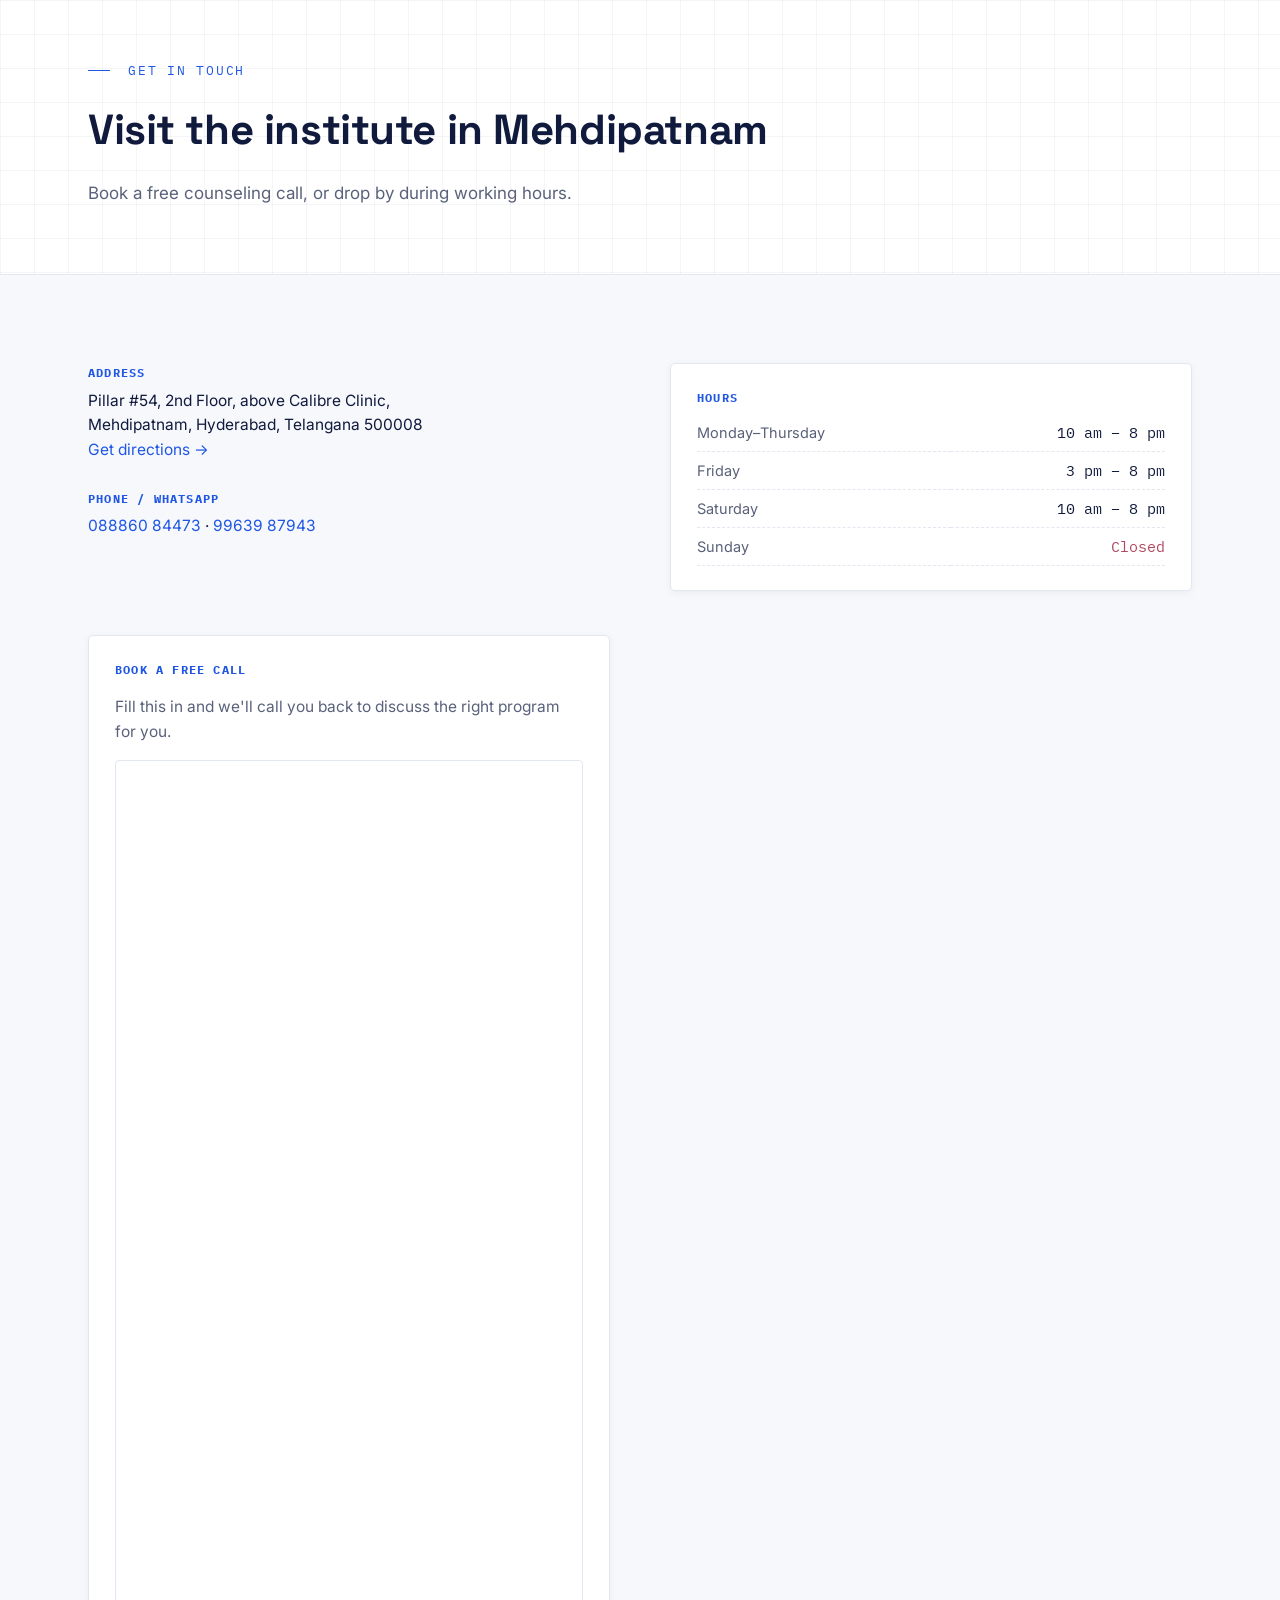
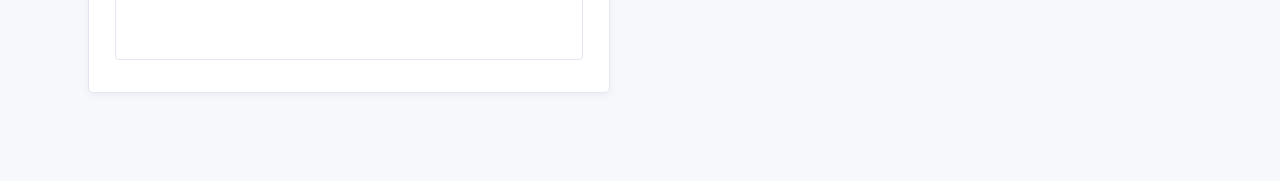
==== contact.html @ 7385c1c9 "Add BIM PRO website pages and assets to repository root" ====
<!DOCTYPE html>
<html lang="en"><head><meta charset="UTF-8"><meta name="viewport" content="width=device-width, initial-scale=1.0"><title>Contact — BIM PRO Design &amp; Engineering Training Institute</title><meta name="description" content="Get in touch with BIM PRO in Mehdipatnam, Hyderabad."><link rel="stylesheet" href="assets/style.css"></head><body><header class="page-banner grid-bg"><div class="wrap"><div class="eyebrow">Get in touch</div><h1>Visit the institute in Mehdipatnam</h1><p class="lede">Book a free counseling call, or drop by during working hours.</p></div></header><section class="contact"><div class="wrap"><div class="contact-info"><div class="info-row"><div><h4>Address</h4><p>Pillar #54, 2nd Floor, above Calibre Clinic,<br>Mehdipatnam, Hyderabad, Telangana 500008</p><p><a href="https://www.google.com/maps/search/?api=1&amp;query=Pillar%2354%2C%202nd%20Floor%2C%20above%20Calibre%20Clinic%2C%20Mehdipatnam%2C%20Hyderabad%2C%20Telangana%20500008" target="_blank" rel="noopener">Get directions →</a></p></div></div><div class="info-row"><div><h4>Phone / WhatsApp</h4><p><a href="tel:+918886084473">088860 84473</a> · <a href="https://wa.me/919963987943">99639 87943</a></p></div></div></div><div class="hours-stamp"><h4>Hours</h4><table class="hours-table"><tr><td>Monday–Thursday</td><td>10 am – 8 pm</td></tr><tr><td>Friday</td><td>3 pm – 8 pm</td></tr><tr><td>Saturday</td><td>10 am – 8 pm</td></tr><tr><td>Sunday</td><td class="closed">Closed</td></tr></table></div></div><div class="wrap" style="margin-top:44px"><div class="hours-stamp"><h4>Book a Free Call</h4><p>Fill this in and we'll call you back to discuss the right program for you.</p><iframe src="https://docs.google.com/forms/d/e/1FAIpQLSeT_4kfk5zVS9LHw-jJ2iWanNycCL5GW2NcBA1p_OaTHb7-xw/viewform?embedded=true" style="width:100%;min-height:900px;border:1px solid var(--border);border-radius:4px" loading="lazy">Loading…</iframe></div></div></section><script src="assets/script.js"></script></body></html>
---- assets/style.css ----
@import url('https://fonts.googleapis.com/css2?family=Space+Grotesk:wght@500;600;700&family=Inter:wght@400;500;600;700&family=IBM+Plex+Mono:wght@400;500;600&display=swap');
:root{--navy:#101A3D;--navy-soft:#3C4560;--blue:#1F56E3;--blue-dark:#173F9E;--blue-soft:#9DB8FF;--body:#59627A;--bg:#fff;--nav-bg:#F7F8FC;--border:#E3E7F0;--font-display:'Space Grotesk',sans-serif;--font-body:'Inter',sans-serif;--font-mono:'IBM Plex Mono',monospace;--radius:5px}*{box-sizing:border-box}html{scroll-behavior:smooth}body{margin:0;background:var(--bg);color:var(--body);font-family:var(--font-body);line-height:1.6;-webkit-font-smoothing:antialiased}a{color:inherit}img,svg{display:block;max-width:100%}.grid-bg{background-image:linear-gradient(rgba(16,26,61,.045) 1px,transparent 1px),linear-gradient(90deg,rgba(16,26,61,.045) 1px,transparent 1px);background-size:34px 34px}.wrap{max-width:1160px;margin:0 auto;padding:0 28px}h1,h2,h3{font-family:var(--font-display);font-weight:700;margin:0;color:var(--navy);letter-spacing:-.01em}.eyebrow{font-family:var(--font-mono);font-size:12.5px;letter-spacing:.14em;text-transform:uppercase;color:var(--blue);display:flex;gap:18px;align-items:center;flex-wrap:wrap}.eyebrow:before{content:"";width:22px;height:1px;background:var(--blue);display:inline-block}.util-bar{background:var(--navy);border-bottom:1px solid rgba(255,255,255,.06);font-family:var(--font-mono);font-size:12px;color:#C3CCE2}.util-bar .wrap{display:flex;justify-content:space-between;align-items:center;padding:8px 28px;gap:20px;flex-wrap:wrap}.util-bar a{color:#C3CCE2;text-decoration:none}.util-left{display:flex;gap:24px;flex-wrap:wrap}.util-status{color:var(--blue-soft);letter-spacing:.08em}.site-nav{position:sticky;top:0;z-index:50;background:rgba(247,248,252,.96);backdrop-filter:blur(6px);border-bottom:1px solid var(--border)}.nav-row{display:flex;align-items:center;justify-content:space-between;padding:14px 0;position:relative}.brand{display:flex;align-items:center;gap:10px;text-decoration:none}.brand-name{font-family:var(--font-display);font-weight:700;font-size:18px;letter-spacing:.02em;color:var(--navy)}.brand-name span{color:var(--blue)}.logo-mark{width:36px;height:36px;flex-shrink:0}.nav-links{display:flex;gap:32px;list-style:none;margin:0;padding:0}.nav-links>li{position:relative}.nav-links a{text-decoration:none;font-size:14.5px;font-weight:500;color:var(--navy-soft);position:relative;padding:4px 0}.nav-links a:hover{color:var(--blue)}.dropdown{list-style:none;margin:0;padding:8px;position:absolute;top:100%;left:0;min-width:280px;background:#fff;border:1px solid var(--border);border-radius:6px;box-shadow:0 14px 28px rgba(16,26,61,.14);opacity:0;visibility:hidden;transform:translateY(6px);transition:.15s;z-index:60}.has-dropdown:hover .dropdown,.has-dropdown:focus-within .dropdown{opacity:1;visibility:visible;transform:translateY(0)}.dropdown a{display:block;padding:10px 12px;font-size:13.5px}.nav-cta{font-size:14px;font-weight:600;color:#fff;background:var(--blue);padding:10px 22px;border-radius:var(--radius);text-decoration:none}.nav-toggle-btn{display:none}.hero{padding:64px 0 84px;position:relative;overflow:hidden}.hero .wrap{display:grid;grid-template-columns:1.05fr .95fr;gap:56px;align-items:center}.hero h1{font-size:clamp(34px,4.6vw,52px);line-height:1.1;margin:20px 0}.lede{font-size:17px;color:var(--body);max-width:640px}.btn-row{display:flex;gap:16px;flex-wrap:wrap;margin-top:28px}.btn{font-size:14.5px;font-weight:600;text-decoration:none;padding:13px 26px;border-radius:var(--radius);display:inline-flex}.btn-primary{background:var(--blue);color:#fff;border:1px solid var(--blue)}.btn-ghost{border:1px solid var(--border);color:var(--navy);background:#fff}.hero-art-placeholder{border:1px solid var(--border);border-radius:8px;background:repeating-linear-gradient(135deg,#E7ECF6 0,#E7ECF6 12px,#EFF3FA 12px,#EFF3FA 24px);min-height:300px;display:flex;align-items:center;justify-content:center;padding:20px}.pill{background:#fff;border:1px solid var(--border);border-radius:6px;padding:9px 16px;font-family:var(--font-mono);font-size:12.5px}.hero-art-captions{display:flex;justify-content:space-between;margin-top:10px;font-family:var(--font-mono);font-size:11px}.about .wrap{display:grid;grid-template-columns:1fr 1fr;gap:64px;align-items:center}.about-copy p,section p{color:var(--body);font-size:15.5px}.about-disciplines{margin-top:20px;display:flex;flex-wrap:wrap;gap:10px}.chip{font-family:var(--font-mono);font-size:12.5px;color:var(--blue);border:1px solid rgba(31,86,227,.3);background:rgba(31,86,227,.05);padding:6px 12px;border-radius:var(--radius)}section{padding:88px 0}.section-head{max-width:640px;margin-bottom:52px}.section-head h2{font-size:clamp(26px,3vw,36px);margin-top:16px}.course-index-grid{display:grid;grid-template-columns:repeat(2,1fr);gap:22px}.course-index-card{background:#fff;border:1px solid var(--border);border-radius:8px;padding:26px 24px;text-decoration:none;display:block;position:relative;overflow:hidden;box-shadow:0 2px 8px rgba(16,26,61,.05)}.course-index-card:before{content:"";position:absolute;top:0;left:0;right:0;height:3px;background:linear-gradient(90deg,var(--blue),var(--navy))}.course-index-card h3{font-size:19px;margin-bottom:8px}.course-index-card p{font-size:14.5px;margin:0}.cta-arrow{color:var(--blue);font-family:var(--font-mono);font-size:12.5px;margin-top:14px;display:inline-block}.page-banner{padding:60px 0 50px;border-bottom:1px solid var(--border)}.page-banner h1{font-size:clamp(28px,4vw,42px);margin:16px 0 14px}.breadcrumb{font-family:var(--font-mono);font-size:12px;margin-bottom:10px}.contact{background:var(--nav-bg)}.contact .wrap{display:grid;grid-template-columns:1fr 1fr;gap:60px}.info-row{display:flex;gap:16px;margin-bottom:26px}.info-row h4,.hours-stamp h4{font-family:var(--font-mono);font-size:12px;letter-spacing:.1em;text-transform:uppercase;color:var(--blue);margin:0 0 6px}.info-row p{margin:0;color:var(--navy)}.info-row a{color:var(--blue);text-decoration:none}.hours-stamp{background:#fff;border:1px solid var(--border);border-radius:var(--radius);padding:24px 26px;box-shadow:0 2px 8px rgba(16,26,61,.05)}.hours-table{width:100%;border-collapse:collapse;font-size:14.5px}.hours-table td{padding:7px 0;border-bottom:1px dashed var(--border)}.hours-table td:last-child{text-align:right;font-family:var(--font-mono);color:var(--navy)}.closed{color:#B0475E!important}.faq-item{margin-bottom:30px}.faq-item h3{font-size:18px;margin-bottom:8px}footer{border-top:1px solid var(--border);background:var(--nav-bg);padding:44px 0 26px}.footer-top{display:flex;justify-content:space-between;align-items:flex-start;flex-wrap:wrap;gap:28px;padding-bottom:26px;border-bottom:1px solid var(--border)}.footer-brand{max-width:340px}.footer-links{display:flex;gap:32px}.footer-links h5{font-family:var(--font-mono);font-size:11px;text-transform:uppercase;color:var(--blue);margin:0 0 10px}.footer-links ul{list-style:none;margin:0;padding:0;display:flex;flex-direction:column;gap:8px}.footer-links a{font-size:13.5px;text-decoration:none}.footer-bottom{display:flex;justify-content:space-between;flex-wrap:wrap;gap:12px;padding-top:20px}.foot-note{font-family:var(--font-mono);font-size:11.5px}@media(max-width:900px){.hero .wrap,.about .wrap,.contact .wrap{grid-template-columns:1fr}.hero-art{order:-1;max-width:340px;margin:auto}}@media(max-width:820px){.nav-links{position:absolute;top:100%;left:0;right:0;background:#fff;flex-direction:column;gap:0;max-height:0;overflow:hidden;border-bottom:1px solid var(--border)}.nav-links a{padding:16px 28px;display:block}.nav-links.is-open{max-height:520px;overflow-y:auto}.dropdown{position:static;opacity:1;visibility:visible;transform:none;box-shadow:none;border:none;background:var(--nav-bg);margin-left:14px;padding:0}.dropdown a{padding:12px 28px}.nav-toggle-btn{display:flex;flex-direction:column;gap:5px;width:26px;cursor:pointer;background:none;border:0}.nav-toggle-btn span{height:2px;background:var(--navy);display:block}.nav-cta{display:none}}@media(max-width:720px){.course-index-grid{grid-template-columns:1fr}.util-right{display:none}}
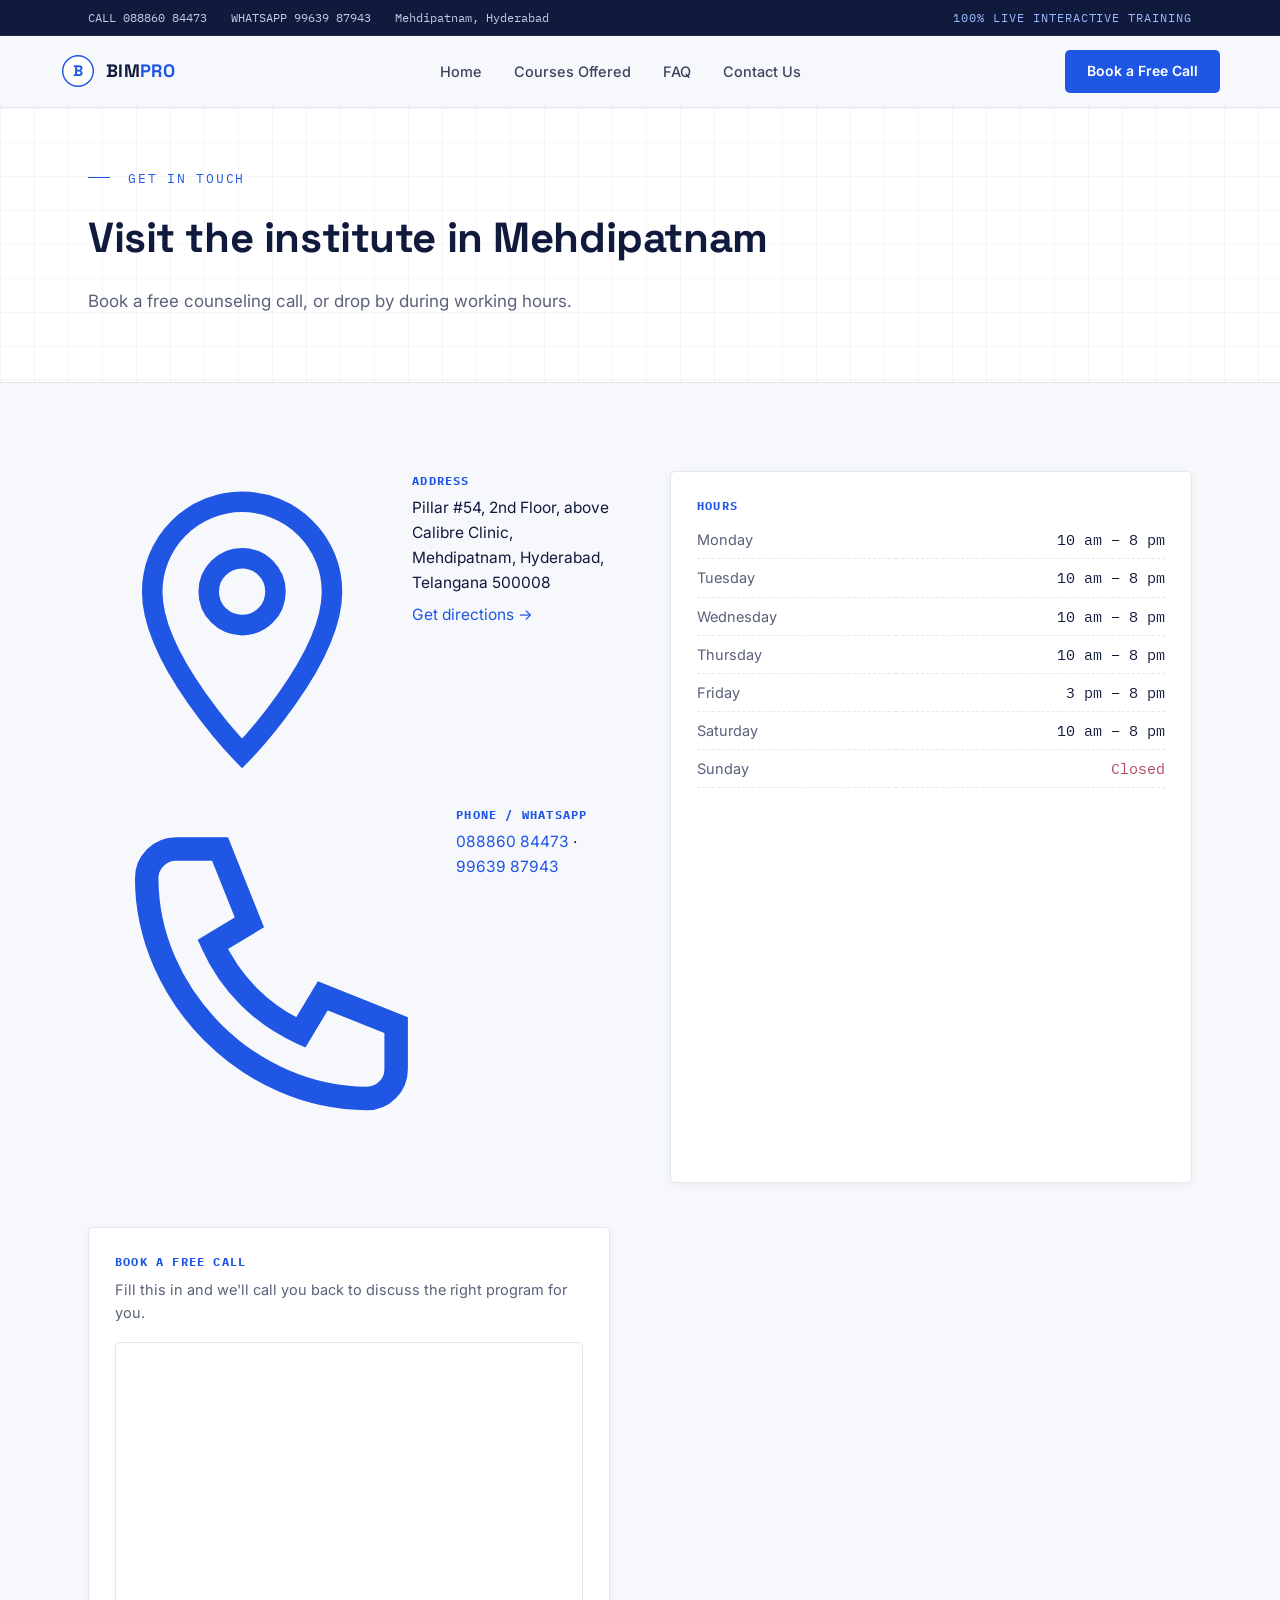
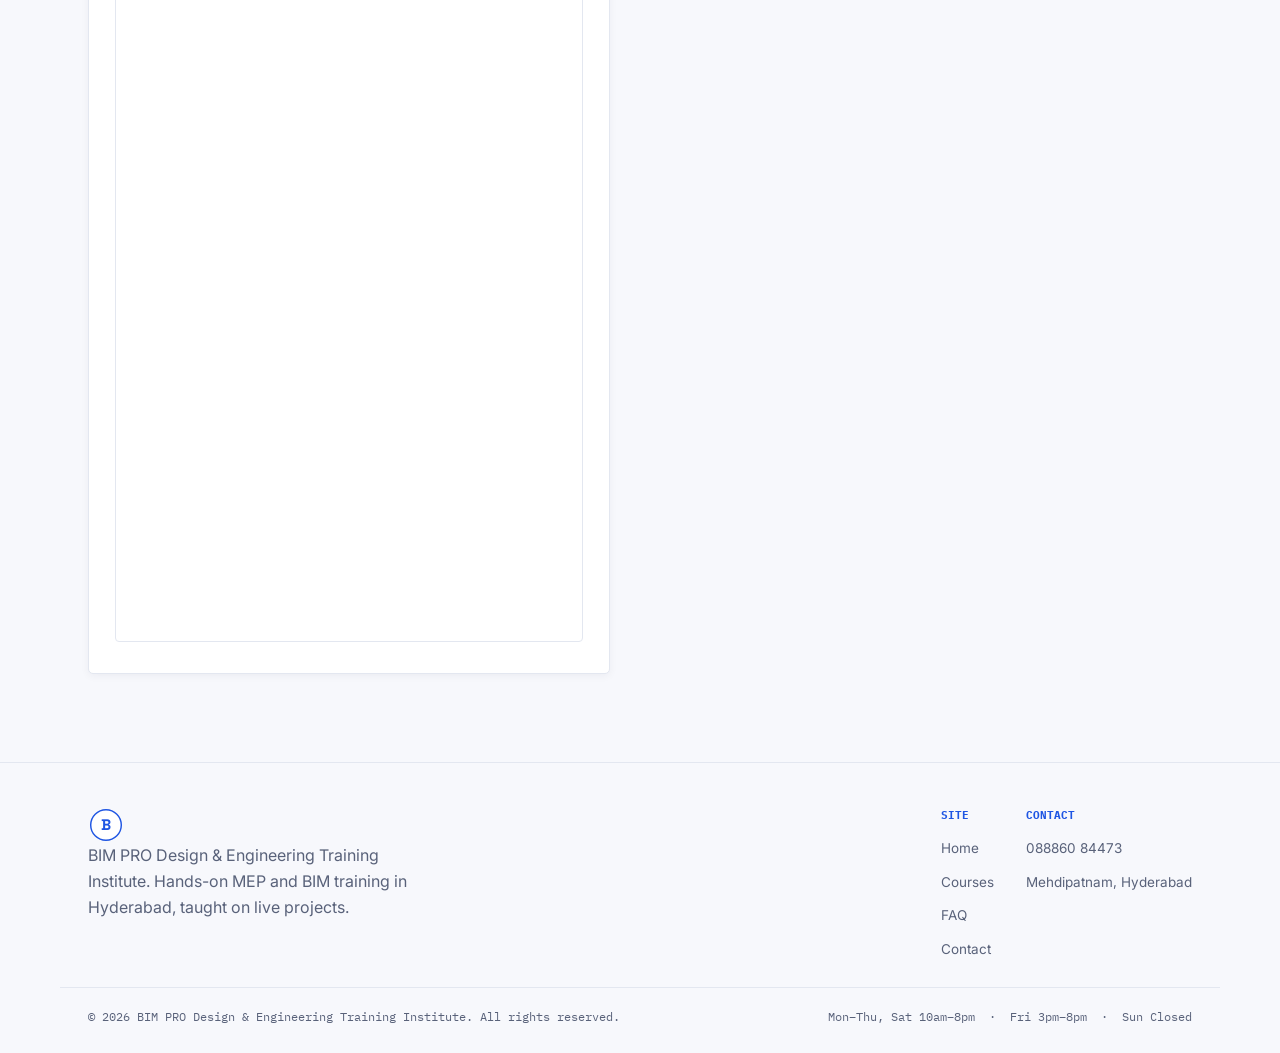
==== commit 581a925d: "Add real header/footer markup to all inner pages so they render correctly without JS-only injection" ====
--- a/contact.html
+++ b/contact.html
@@ -1,2 +1,141 @@
 <!DOCTYPE html>
-<html lang="en"><head><meta charset="UTF-8"><meta name="viewport" content="width=device-width, initial-scale=1.0"><title>Contact — BIM PRO Design &amp; Engineering Training Institute</title><meta name="description" content="Get in touch with BIM PRO in Mehdipatnam, Hyderabad."><link rel="stylesheet" href="assets/style.css"></head><body><header class="page-banner grid-bg"><div class="wrap"><div class="eyebrow">Get in touch</div><h1>Visit the institute in Mehdipatnam</h1><p class="lede">Book a free counseling call, or drop by during working hours.</p></div></header><section class="contact"><div class="wrap"><div class="contact-info"><div class="info-row"><div><h4>Address</h4><p>Pillar #54, 2nd Floor, above Calibre Clinic,<br>Mehdipatnam, Hyderabad, Telangana 500008</p><p><a href="https://www.google.com/maps/search/?api=1&amp;query=Pillar%2354%2C%202nd%20Floor%2C%20above%20Calibre%20Clinic%2C%20Mehdipatnam%2C%20Hyderabad%2C%20Telangana%20500008" target="_blank" rel="noopener">Get directions →</a></p></div></div><div class="info-row"><div><h4>Phone / WhatsApp</h4><p><a href="tel:+918886084473">088860 84473</a> · <a href="https://wa.me/919963987943">99639 87943</a></p></div></div></div><div class="hours-stamp"><h4>Hours</h4><table class="hours-table"><tr><td>Monday–Thursday</td><td>10 am – 8 pm</td></tr><tr><td>Friday</td><td>3 pm – 8 pm</td></tr><tr><td>Saturday</td><td>10 am – 8 pm</td></tr><tr><td>Sunday</td><td class="closed">Closed</td></tr></table></div></div><div class="wrap" style="margin-top:44px"><div class="hours-stamp"><h4>Book a Free Call</h4><p>Fill this in and we'll call you back to discuss the right program for you.</p><iframe src="https://docs.google.com/forms/d/e/1FAIpQLSeT_4kfk5zVS9LHw-jJ2iWanNycCL5GW2NcBA1p_OaTHb7-xw/viewform?embedded=true" style="width:100%;min-height:900px;border:1px solid var(--border);border-radius:4px" loading="lazy">Loading…</iframe></div></div></section><script src="assets/script.js"></script></body></html>+<html lang="en">
+<head>
+  <meta charset="UTF-8">
+  <meta name="viewport" content="width=device-width, initial-scale=1.0">
+  <title>Contact — BIM PRO Design & Engineering Training Institute</title>
+  <meta name="description" content="Get in touch with BIM PRO Design & Engineering Training Institute in Mehdipatnam, Hyderabad.">
+  <link rel="stylesheet" href="assets/style.css">
+</head>
+<body>
+  <div class="util-bar">
+    <div class="wrap">
+      <div class="util-left">
+        <span class="util-item"><a href="tel:+918886084473">CALL 088860 84473</a></span>
+        <span class="util-item"><a href="https://wa.me/919963987943" target="_blank" rel="noopener">WHATSAPP 99639 87943</a></span>
+        <span class="util-item">Mehdipatnam, Hyderabad</span>
+      </div>
+      <div class="util-right"><span class="util-status">100% LIVE INTERACTIVE TRAINING</span></div>
+    </div>
+  </div>
+
+  <nav class="site-nav">
+    <div class="wrap nav-row">
+      <a href="index.html" class="brand">
+        <svg class="logo-mark" viewBox="0 0 40 40" fill="none" xmlns="http://www.w3.org/2000/svg" role="img" aria-label="BIM PRO logo">
+          <circle cx="20" cy="20" r="17" fill="#fff" stroke="#1F56E3" stroke-width="1.6"/>
+          <text x="20" y="26" text-anchor="middle" font-family="Space Grotesk, sans-serif" font-weight="700" font-size="17" fill="#1F56E3">B</text>
+        </svg>
+        <span class="brand-name">BIM<span>PRO</span></span>
+      </a>
+      <button class="nav-toggle-btn" aria-label="Toggle menu"><span></span><span></span><span></span></button>
+      <ul class="nav-links">
+        <li><a href="index.html">Home</a></li>
+        <li class="has-dropdown">
+          <a href="courses.html">Courses Offered</a>
+          <ul class="dropdown">
+            <li><a href="course-master.html">Integrated MEP &amp; BIM Master Program</a></li>
+            <li><a href="course-hvac.html">HVAC Design &amp; BIM Modeling</a></li>
+            <li><a href="course-electrical.html">Electrical Systems &amp; BIM Modeling</a></li>
+            <li><a href="course-fire-phe.html">Firefighting &amp; Plumbing</a></li>
+          </ul>
+        </li>
+        <li><a href="faq.html">FAQ</a></li>
+        <li><a href="contact.html" aria-current="page">Contact Us</a></li>
+      </ul>
+      <a href="contact.html" class="nav-cta">Book a Free Call</a>
+    </div>
+  </nav>
+
+  <header class="page-banner grid-bg">
+    <div class="wrap">
+      <div class="eyebrow">Get in touch</div>
+      <h1>Visit the institute in Mehdipatnam</h1>
+      <p class="lede">Book a free counseling call, or drop by during working hours.</p>
+    </div>
+  </header>
+
+  <section class="contact">
+    <div class="wrap">
+      <div class="contact-info">
+        <div class="info-row">
+          <svg class="info-icon" viewBox="0 0 24 24" fill="none" xmlns="http://www.w3.org/2000/svg" aria-hidden="true">
+            <path d="M12 22s7-7.2 7-12.6A7 7 0 1 0 5 9.4C5 14.8 12 22 12 22Z" stroke="#1F56E3" stroke-width="1.6"/>
+            <circle cx="12" cy="9.4" r="2.6" stroke="#1F56E3" stroke-width="1.6"/>
+          </svg>
+          <div>
+            <h4>Address</h4>
+            <p>Pillar #54, 2nd Floor, above Calibre Clinic,<br>Mehdipatnam, Hyderabad, Telangana 500008</p>
+            <p style="margin-top:8px;"><a href="https://www.google.com/maps/search/?api=1&query=Pillar%2354%2C%202nd%20Floor%2C%20above%20Calibre%20Clinic%2C%20Mehdipatnam%2C%20Hyderabad%2C%20Telangana%20500008" target="_blank" rel="noopener">Get directions &rarr;</a></p>
+          </div>
+        </div>
+        <div class="info-row">
+          <svg class="info-icon" viewBox="0 0 24 24" fill="none" xmlns="http://www.w3.org/2000/svg" aria-hidden="true">
+            <path d="M6 3h3l2 5-2.5 1.5a12 12 0 0 0 6 6L16 13l5 2v3a2 2 0 0 1-2 2C11 20 4 13 4 5a2 2 0 0 1 2-2Z" stroke="#1F56E3" stroke-width="1.6"/>
+          </svg>
+          <div>
+            <h4>Phone / WhatsApp</h4>
+            <p><a href="tel:+918886084473">088860 84473</a> &middot; <a href="https://wa.me/919963987943" target="_blank" rel="noopener">99639 87943</a></p>
+          </div>
+        </div>
+      </div>
+      <div class="hours-stamp">
+        <h4>Hours</h4>
+        <table class="hours-table">
+          <tr><td>Monday</td><td>10 am &ndash; 8 pm</td></tr>
+          <tr><td>Tuesday</td><td>10 am &ndash; 8 pm</td></tr>
+          <tr><td>Wednesday</td><td>10 am &ndash; 8 pm</td></tr>
+          <tr><td>Thursday</td><td>10 am &ndash; 8 pm</td></tr>
+          <tr><td>Friday</td><td>3 pm &ndash; 8 pm</td></tr>
+          <tr><td>Saturday</td><td>10 am &ndash; 8 pm</td></tr>
+          <tr><td>Sunday</td><td class="closed">Closed</td></tr>
+        </table>
+      </div>
+    </div>
+
+    <div class="wrap" style="margin-top:44px;">
+      <div class="hours-stamp" style="max-width:640px;">
+        <h4>Book a Free Call</h4>
+        <p style="color:var(--body); font-size:14.5px; margin:0 0 18px;">Fill this in and we'll call you back to discuss the right program for you.</p>
+        <iframe src="https://docs.google.com/forms/d/e/1FAIpQLSeT_4kfk5zVS9LHw-jJ2iWanNycCL5GW2NcBA1p_OaTHb7-xw/viewform?embedded=true" style="width:100%; min-height:900px; border:1px solid var(--border); border-radius:4px; background:#ffffff;" loading="lazy">Loading&hellip;</iframe>
+      </div>
+    </div>
+  </section>
+
+  <footer>
+    <div class="wrap footer-top">
+      <div class="footer-brand">
+        <svg class="logo-mark" viewBox="0 0 40 40" fill="none" xmlns="http://www.w3.org/2000/svg" aria-hidden="true">
+          <circle cx="20" cy="20" r="17" fill="#fff" stroke="#1F56E3" stroke-width="1.6"/>
+          <text x="20" y="26" text-anchor="middle" font-family="Space Grotesk, sans-serif" font-weight="700" font-size="17" fill="#1F56E3">B</text>
+        </svg>
+        <span>BIM PRO Design &amp; Engineering Training Institute. Hands-on MEP and BIM training in Hyderabad, taught on live projects.</span>
+      </div>
+      <div class="footer-links">
+        <div>
+          <h5>Site</h5>
+          <ul>
+            <li><a href="index.html">Home</a></li>
+            <li><a href="courses.html">Courses</a></li>
+            <li><a href="faq.html">FAQ</a></li>
+            <li><a href="contact.html">Contact</a></li>
+          </ul>
+        </div>
+        <div>
+          <h5>Contact</h5>
+          <ul>
+            <li><a href="tel:+918886084473">088860 84473</a></li>
+            <li><a href="https://www.google.com/maps/search/?api=1&query=Pillar%2354%2C%202nd%20Floor%2C%20above%20Calibre%20Clinic%2C%20Mehdipatnam%2C%20Hyderabad%2C%20Telangana%20500008" target="_blank" rel="noopener">Mehdipatnam, Hyderabad</a></li>
+          </ul>
+        </div>
+      </div>
+    </div>
+    <div class="wrap footer-bottom">
+      <span class="foot-note">&copy; 2026 BIM PRO Design &amp; Engineering Training Institute. All rights reserved.</span>
+      <span class="foot-note">Mon&ndash;Thu, Sat 10am&ndash;8pm &nbsp;&middot;&nbsp; Fri 3pm&ndash;8pm &nbsp;&middot;&nbsp; Sun Closed</span>
+    </div>
+  </footer>
+
+  <script src="assets/script.js"></script>
+</body>
+</html>
